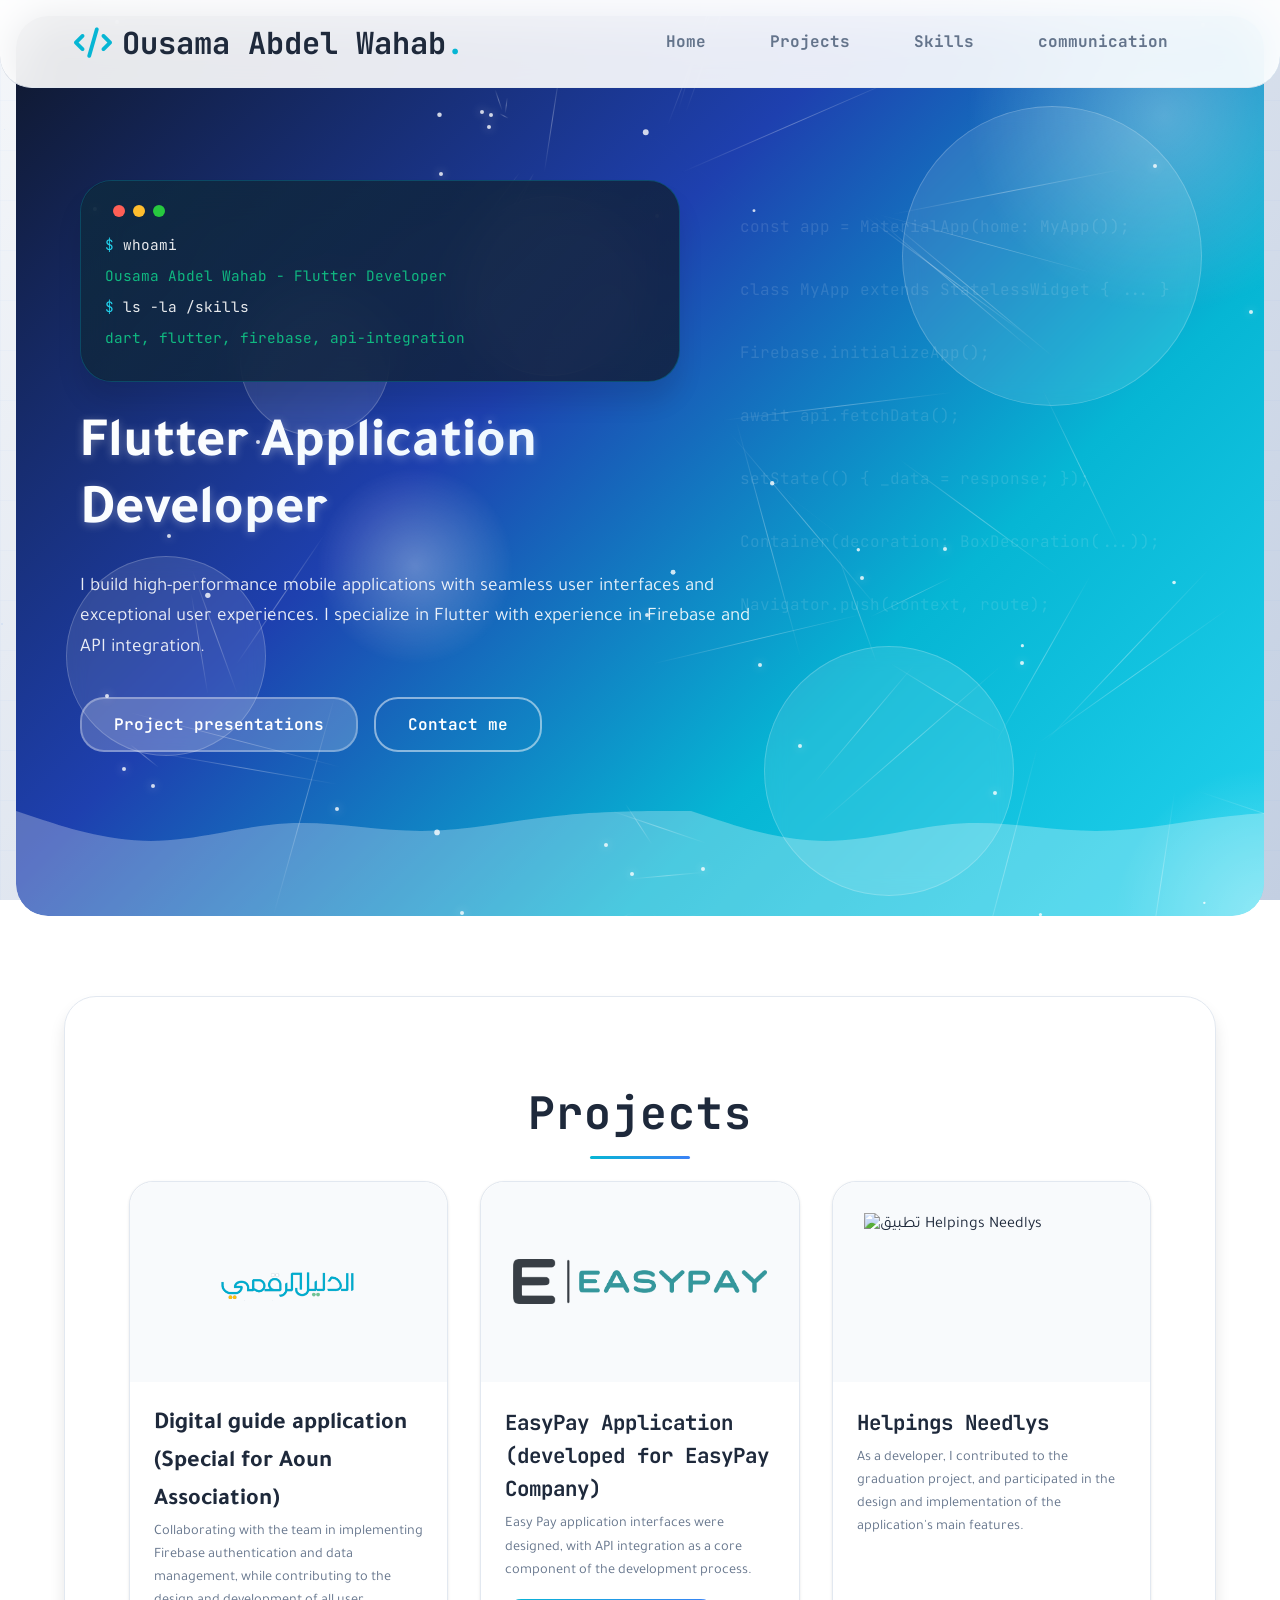
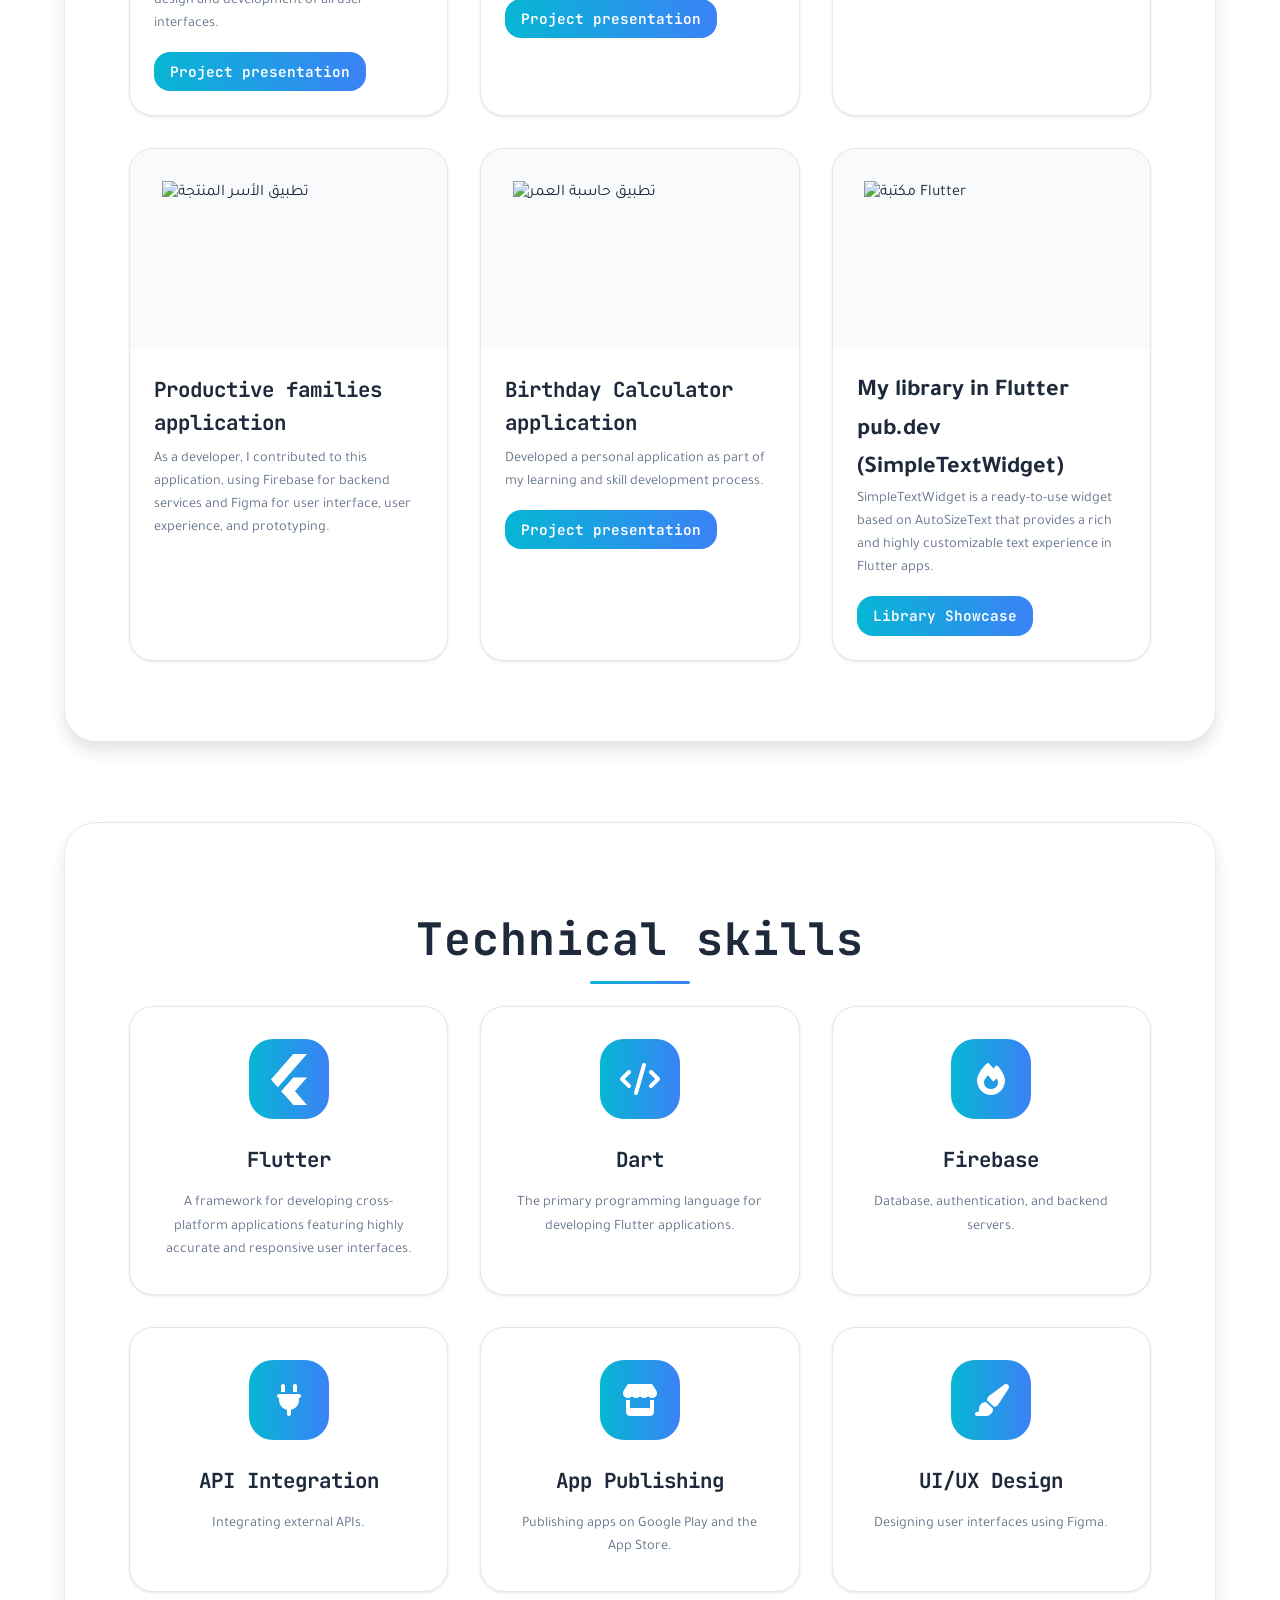
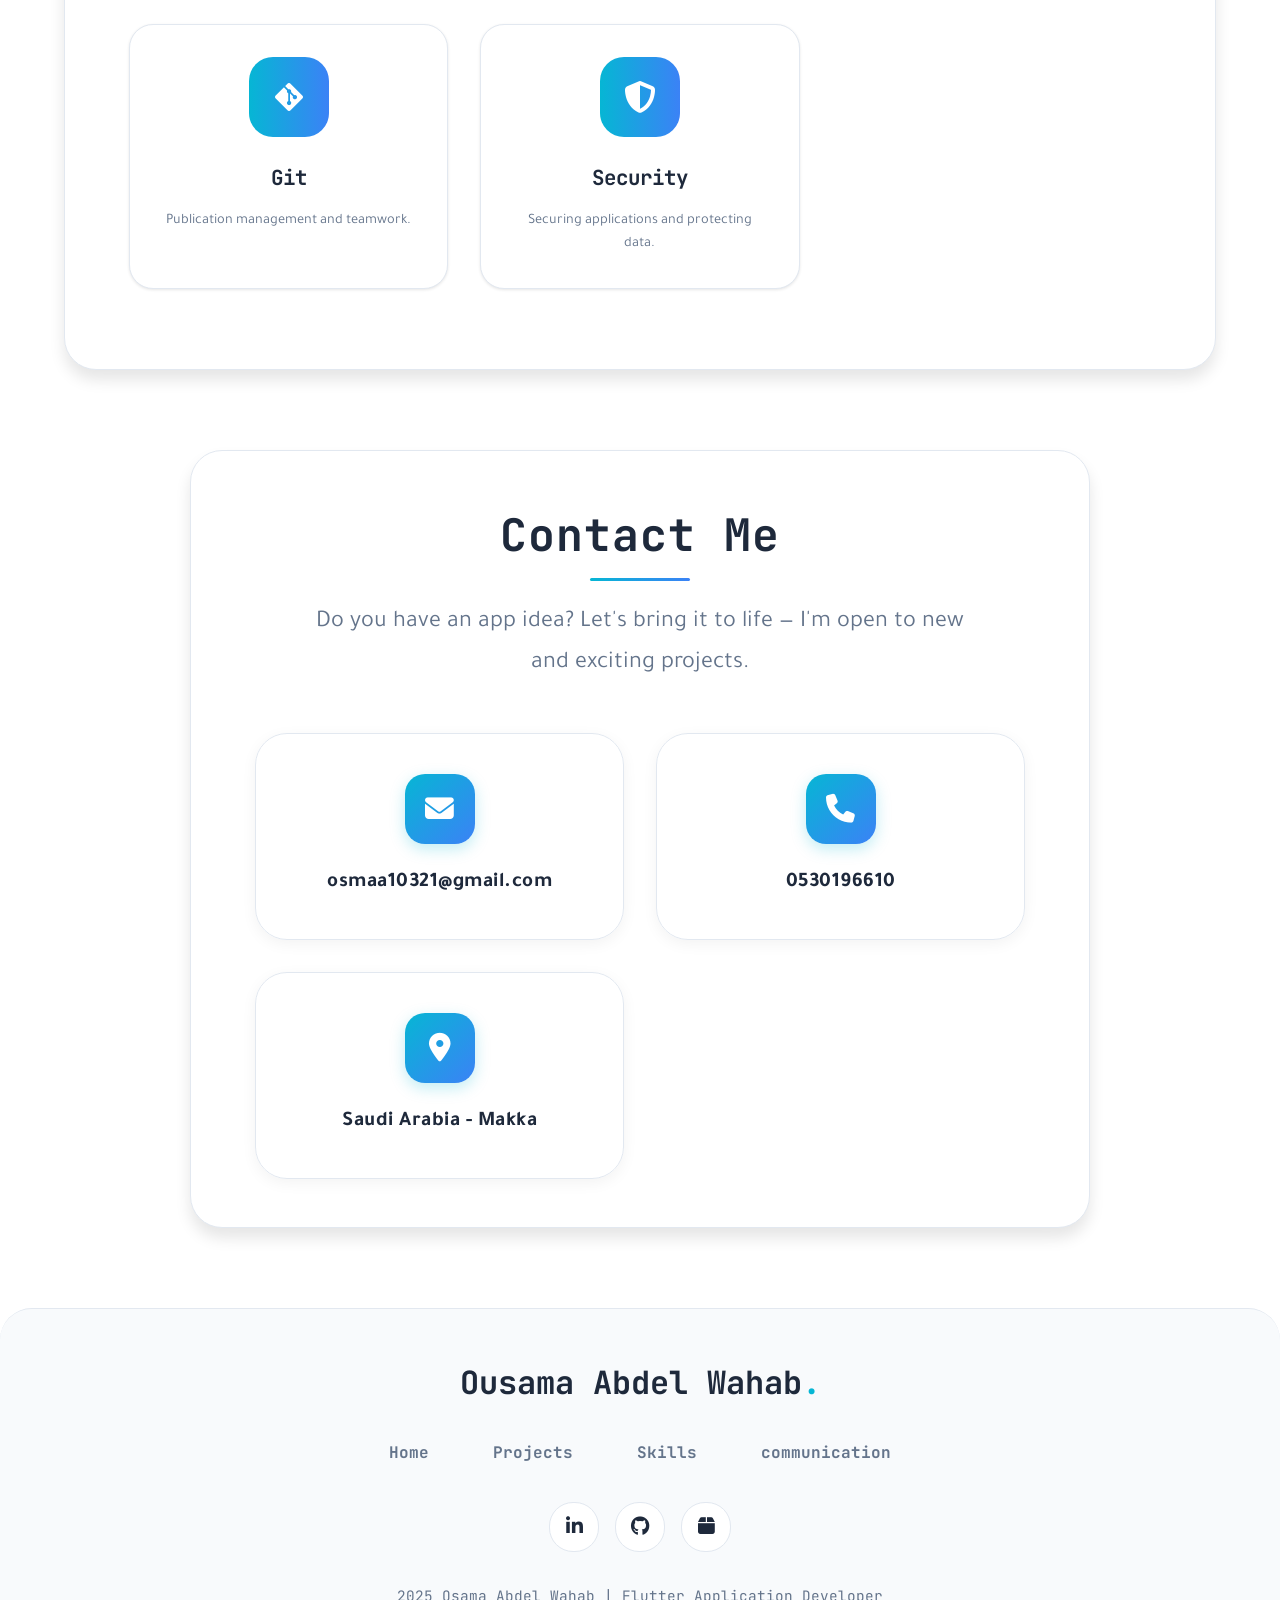
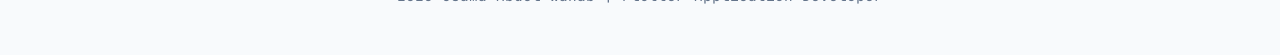
==== index.html @ ebe35a93 "first commit" ====
<!DOCTYPE html>
<html lang="en" dir="ltr">

<head>
    <meta charset="UTF-8">
    <meta name="viewport" content="width=device-width, initial-scale=1.0">
    <title>Ousama Abdel Wahab | Flutter Application Developer</title>
    <link rel="stylesheet" href="https://cdnjs.cloudflare.com/ajax/libs/font-awesome/6.4.0/css/all.min.css">
    <link
        href="https://fonts.googleapis.com/css2?family=JetBrains+Mono:wght@400;600;700&family=Tajawal:wght@300;400;500;700;900&display=swap"
        rel="stylesheet">
    <link rel="stylesheet" href="styles.css">
</head>

<body>
    <div class="particles-bg" id="particles"></div>
    <div class="grid-bg"></div>

    <!-- الشريط العلوي -->
    <header>
        <a href="#" class="logo"><i class="fas fa-code"></i>Ousama Abdel Wahab <span>.</span></a>
        <div class="menu-toggle">
            <i class="fas fa-bars"></i>
        </div>
        <nav>
            <ul>
                <li><a href="#home">Home</a></li>
                <li><a href="#projects">Projects</a></li>
                <li><a href="#skills">Skills</a></li>
                <li><a href="#contact">communication</a></li>
            </ul>
        </nav>
    </header>

    <!-- قسم البطل -->
    <section class="hero" id="home">
        <div class="hero-bg">
            <!-- شبكة متصلة ثلاثية الأبعاد -->
            <canvas class="network-canvas" id="networkCanvas"></canvas>

            <!-- عناصر زجاجية عائمة -->
            <div class="glass-element" style="width: 300px; height: 300px; top: 10%; right: 5%; animation-delay: 0s;">
            </div>
            <div class="glass-element" style="width: 200px; height: 200px; top: 60%; right: 80%; animation-delay: 2s;">
            </div>
            <div class="glass-element" style="width: 150px; height: 150px; top: 30%; right: 70%; animation-delay: 4s;">
            </div>
            <div class="glass-element" style="width: 250px; height: 250px; top: 70%; right: 20%; animation-delay: 6s;">
            </div>
            <div class="glass-element" style="width: 180px; height: 180px; top: 20%; right: 50%; animation-delay: 8s;">
            </div>

            <!-- جسيمات متصلة -->
            <div id="particlesContainer"></div>

            <!-- دوائر متوهجة -->
            <div class="glow-circle" style="width: 400px; height: 400px; top: -100px; right: -100px;"></div>
            <div class="glow-circle"
                style="width: 300px; height: 300px; bottom: -150px; right: -150px; animation-delay: 1s;"></div>
            <div class="glow-circle" style="width: 200px; height: 200px; top: 50%; right: 60%; animation-delay: 2s;">
            </div>

            <!-- موجات عصرية -->
            <div class="modern-wave"></div>
            <div class="modern-wave"></div>
            <div class="modern-wave"></div>
        </div>

        <div class="hero-content">
            <div class="terminal">
                <div class="terminal-header">
                    <div class="terminal-dot dot-red"></div>
                    <div class="terminal-dot dot-yellow"></div>
                    <div class="terminal-dot dot-green"></div>
                </div>
                <div class="terminal-content">
                    <div class="terminal-line">
                        <span class="terminal-command">$</span> <span>whoami</span>
                    </div>
                    <div class="terminal-line terminal-output">
                        Ousama Abdel Wahab - Flutter Developer
                    </div>
                    <div class="terminal-line">
                        <span class="terminal-command">$</span> <span>ls -la /skills</span>
                    </div>
                    <div class="terminal-line terminal-output">
                        dart, flutter, firebase, api-integration
                    </div>
                </div>
            </div>

            <h1>Flutter Application Developer</h1>
            <p>I build high-performance mobile applications with seamless user interfaces and exceptional user
                experiences. I specialize in Flutter with experience in Firebase and API integration.</p>

            <div class="hero-buttons">
                <a href="#projects" class="cta-button">Project presentations</a>
                <a href="#contact" class="secondary-button">Contact me</a>
            </div>
        </div>

        <div class="code-animation">
            <div class="code-line" style="top: 10%; animation-delay: 0s;">const app = MaterialApp(home: MyApp());</div>
            <div class="code-line" style="top: 20%; animation-delay: 2s;">class MyApp extends StatelessWidget { ... }
            </div>
            <div class="code-line" style="top: 30%; animation-delay: 4s;">Firebase.initializeApp();</div>
            <div class="code-line" style="top: 40%; animation-delay: 6s;">await api.fetchData();</div>
            <div class="code-line" style="top: 50%; animation-delay: 8s;">setState(() { _data = response; });</div>
            <div class="code-line" style="top: 60%; animation-delay: 10s;">Container(decoration: BoxDecoration(...));
            </div>
            <div class="code-line" style="top: 70%; animation-delay: 12s;">Navigator.push(context, route);</div>
        </div>
    </section>

    <!-- قسم المشاريع -->
    <section class="projects" id="projects">
        <h2 class="section-title">Projects</h2>
        <div class="projects-grid">
            <div class="project-card">
                <div class="project-image">
                    <img src="assets/الدليل الرقمي.png" alt="تطبيق الدليل الرقمي">
                </div>
                <div class="project-info">
                    <h2>Digital guide application (Special for Aoun Association)</h2>
                    <p>Collaborating with the team in implementing Firebase authentication and data management, while
                        contributing to the design and development of all user interfaces.</p>
                    <a href="https://play.google.com/store/apps/details?id=sa.awonteck.digital"
                        class="project-link">Project presentation</a>
                </div>
            </div>
            <div class="project-card">
                <div class="project-image">
                    <img src="assets/EasyPay Logo-01.png" alt="تطبيق Easypay">
                </div>
                <div class="project-info">
                    <h3>EasyPay Application (developed for EasyPay Company)</h3>
                    <p>Easy Pay application interfaces were designed, with API integration as a core component of the
                        development process.
                    </p>
                    <a href="https://easypay.sa" class="project-link">Project presentation</a>
                </div>
            </div>
            <div class="project-card">
                <div class="project-image">
                    <img src="https://images.unsplash.com/photo-1460925895917-afdab827c52f?ixlib=rb-4.0.3&ixid=M3wxMjA3fDB8MHxwaG90by1wYWdlfHx8fGVufDB8fHx8fA%3D%3D&auto=format&fit=crop&w=1115&q=80"
                        alt="تطبيق Helpings Needlys">
                </div>
                <div class="project-info">
                    <h3>Helpings Needlys</h3>
                    <p>As a developer, I contributed to the graduation project, and participated in the design and
                        implementation of the application's main features.</p>
                    <!-- <a href="#" class="project-link">Project presentation</a> -->
                </div>
            </div>
            <div class="project-card">
                <div class="project-image">
                    <img src="https://images.unsplash.com/photo-1611224923853-80b023f02d71?ixlib=rb-4.0.3&ixid=M3wxMjA3fDB8MHxwaG90by1wYWdlfHx8fGVufDB8fHx8fA%3D%3D&auto=format&fit=crop&w=1139&q=80"
                        alt="تطبيق الأسر المنتجة">
                </div>
                <div class="project-info">
                    <h3>Productive families application</h3>
                    <p>As a developer, I contributed to this application, using Firebase for backend services and Figma
                        for user interface, user experience, and prototyping.</p>
                    <!-- <a href="#" class="project-link">Project presentation</a> -->
                </div>
            </div>
            <div class="project-card">
                <div class="project-image">
                    <img src="https://images.unsplash.com/photo-1512941937669-90a1b58e7e9c?ixlib=rb-4.0.3&ixid=M3wxMjA3fDB8MHxwaG90by1wYWdlfHx8fGVufDB8fHx8fA%3D%3D&auto=format&fit=crop&w=1170&q=80"
                        alt="تطبيق حاسبة العمر">
                </div>
                <div class="project-info">
                    <h3>Birthday Calculator application</h3>
                    <p>Developed a personal application as part of my learning and skill development process.</p>
                    <a href="https://github.com/SoMa-10/calculator-App" class="project-link">Project presentation</a>
                </div>
            </div>
            <div class="project-card">
                <div class="project-image">
                    <img src="https://images.unsplash.com/photo-1633356122544-f134324a6cee?ixlib=rb-4.0.3&ixid=M3wxMjA3fDB8MHxwaG90by1wYWdlfHx8fGVufDB8fHx8fA%3D%3D&auto=format&fit=crop&w=1170&q=80"
                        alt="مكتبة Flutter">
                </div>
                <div class="project-info">
                    <h2>My library in Flutter pub.dev (SimpleTextWidget) </h2>
                    <p>SimpleTextWidget is a ready-to-use widget based on AutoSizeText that provides a rich and highly
                        customizable text experience in Flutter apps.</p>
                    <a href="https://pub.dev/packages/simple_text_widget" class="project-link" target="_blank">Library
                        Showcase</a>
                </div>
            </div>
        </div>
    </section>

    <!-- قسم المهارات -->
    <section class="skills" id="skills">
        <h2 class="section-title">Technical skills</h2>
        <div class="skills-grid">
            <div class="skill-card">
                <div class="skill-icon">
                    <img src="assets/icon_flutter 1-2.svg" alt="skill-icon">
                    <i class=""></i>
                </div>
                <h3>Flutter</h3>
                <p>A framework for developing cross-platform applications featuring highly accurate and responsive user
                    interfaces.</p>
            </div>
            <div class="skill-card">
                <div class="skill-icon">
                    <i class="fas fa-code"></i>
                </div>
                <h3>Dart</h3>
                <p>The primary programming language for developing Flutter applications.</p>
            </div>
            <div class="skill-card">
                <div class="skill-icon">
                    <i class="fas fa-fire"></i>
                </div>
                <h3>Firebase</h3>
                <p>Database, authentication, and backend servers.</p>
            </div>
            <div class="skill-card">
                <div class="skill-icon">
                    <i class="fas fa-plug"></i>
                </div>
                <h3>API Integration</h3>
                <p>Integrating external APIs.</p>
            </div>
            <div class="skill-card">
                <div class="skill-icon">
                    <i class="fas fa-store"></i>
                </div>
                <h3>App Publishing</h3>
                <p>Publishing apps on Google Play and the App Store.</p>
            </div>
            <div class="skill-card">
                <div class="skill-icon">
                    <i class="fas fa-paint-brush"></i>
                </div>
                <h3>UI/UX Design</h3>
                <p>Designing user interfaces using Figma.</p>
            </div>
            <div class="skill-card">
                <div class="skill-icon">
                    <i class="fab fa-git-alt"></i>
                </div>
                <h3>Git</h3>
                <p>Publication management and teamwork.</p>
            </div>
            <div class="skill-card">
                <div class="skill-icon">
                    <i class="fas fa-shield-alt"></i>
                </div>
                <h3>Security</h3>
                <p>Securing applications and protecting data.</p>
            </div>
        </div>
    </section>

    <!-- قسم التواصل -->
    <section class="contact" id="contact">
        <h2 class="section-title animate-title">Contact Me</h2>

        <div class="contact-info animate-fade">
            <p>
                Do you have an app idea? Let's bring it to life — I'm open to new and exciting projects.
            </p>

            <div class="contact-container">
                <div class="contact-details">
                    <div class="contact-item animate-item">
                        <i class="fas fa-envelope"></i>
                        <span>osmaa10321@gmail.com</span>
                    </div>

                    <div class="contact-item animate-item" style="animation-delay: 0.15s">
                        <i class="fas fa-phone"></i>
                        <span>0530196610</span>
                    </div>

                    <div class="contact-item animate-item" style="animation-delay: 0.3s">
                        <i class="fas fa-map-marker-alt"></i>
                        <span>Saudi Arabia - Makka</span>
                    </div>
                </div>
            </div>
        </div>
    </section>


    <!-- التذييل -->
    <footer>
        <div class="footer-content">
            <!-- class="logo"><i class="fas fa-code"></i> -->
            <div class="footer-logo">Ousama Abdel Wahab<span>.</span></div>

            <ul class="footer-links">
                <li><a href="#home">Home</a></li>
                <li><a href="#projects">Projects</a></li>
                <li><a href="#skills">Skills</a></li>
                <li><a href="#contact">communication</a></li>
            </ul>

            <div class="social-icons">
                <a href="https://www.linkedin.com/in/اسامة-عبد-الوهاب-b51324266/" target="_blank"><i
                        class="fab fa-linkedin-in"></i></a>
                <a href="https://github.com/SoMa10321" target="_blank"><i class="fab fa-github"></i></a>
                <a href="https://pub.dev/packages/simple_text_widget" target="_blank"><i class="fas fa-box"></i></a>
            </div>

            <p class="copyright">2025 Osama Abdel Wahab | Flutter Application Developer</p>
        </div>
    </footer>

    <script src="script.js"></script>
</body>

</html>
---- styles.css ----
/* متغيرات التصميم الفاتح */
:root {
  --bg-primary: #ffffff;
  --bg-secondary: #f8fafc;
  --bg-card: #ffffff;
  --bg-card-hover: #f1f5f9;
  --text-primary: #1e293b;
  --text-secondary: #64748b;
  --accent-blue: #3b82f6;
  --accent-purple: #8b5cf6;
  --accent-green: #10b981;
  --accent-pink: #ec4899;
  --accent-cyan: #06b6d4;
  --gradient-primary: linear-gradient(135deg, #667eea 0%, #764ba2 100%);
  --gradient-blue: linear-gradient(135deg, #3b82f6 0%, #2563eb 100%);
  --gradient-purple: linear-gradient(135deg, #8b5cf6 0%, #7c3aed 100%);
  --gradient-green: linear-gradient(135deg, #10b981 0%, #059669 100%);
  --gradient-terminal: linear-gradient(135deg, #667eea 0%, #764ba2 100%);
  --gradient-modern: linear-gradient(135deg, #0f172a 0%, #0ea5e9 50%, #38bdf8 100%);
  --gradient-tech: linear-gradient(135deg, #0f172a 0%, #1e40af 40%, #06b6d4 70%, #22d3ee 100%);
  --border-light: #e2e8f0;
  --shadow-sm: 0 1px 3px rgba(0, 0, 0, 0.1);
  --shadow-md: 0 4px 6px rgba(0, 0, 0, 0.1);
  --shadow-lg: 0 10px 15px rgba(0, 0, 0, 0.1);
  --shadow-xl: 0 20px 25px rgba(0, 0, 0, 0.1);
  --transition: all 0.3s cubic-bezier(0.4, 0, 0.2, 1);
  --border-radius: 24px;
  --border-radius-sm: 16px;
  --border-radius-lg: 32px;
}

/* -------------------------*/
/* إعدادات عامة */
/* -------------------------*/

* {
  margin: 0;
  padding: 0;
  box-sizing: border-box;
}

html {
  scroll-behavior: smooth;
  scroll-padding-top: 80px;
}

body {
  font-family: 'Tajawal', 'JetBrains Mono', monospace;
  background: var(--bg-primary);
  color: var(--text-primary);
  overflow-x: hidden;
  line-height: 1.6;
}

/* -------------------------*/
/* خلفية متحركة عصرية للقسم البطل */
/* -------------------------*/

.hero-bg {
  position: absolute;
  top: 0;
  right: 0;
  width: 100%;
  height: 100%;
  background: var(--gradient-tech);
  overflow: hidden;
  border-radius: var(--border-radius-lg);
}

/* -------------------------*/
/* شبكة متحركة ثلاثية الأبعاد */
/* -------------------------*/

.network-canvas {
  position: absolute;
  top: 0;
  right: 0;
  width: 100%;
  height: 100%;
  z-index: 1;
}

/* -------------------------*/
/* عناصر زجاجية عائمة */
/* -------------------------*/

.glass-element {
  position: absolute;
  background: rgba(255, 255, 255, 0.1);
  backdrop-filter: blur(10px);
  border: 1px solid rgba(255, 255, 255, 0.2);
  border-radius: 50%;
  animation: floatGlass 15s infinite ease-in-out;
}

@keyframes floatGlass {

  0%,
  100% {
    transform: translateY(0) rotate(0deg);
    opacity: 0.1;
  }

  25% {
    transform: translateY(-30px) rotate(90deg);
    opacity: 0.2;
  }

  50% {
    transform: translateY(-20px) rotate(180deg);
    opacity: 0.15;
  }

  75% {
    transform: translateY(-40px) rotate(270deg);
    opacity: 0.25;
  }
}

/* -------------------------*/
/* جسيمات متصلة */
/* -------------------------*/

.particle {
  position: absolute;
  width: 4px;
  height: 4px;
  background: rgba(255, 255, 255, 0.8);
  border-radius: 50%;
  box-shadow: 0 0 10px rgba(255, 255, 255, 0.5);
  animation: particleFloat 20s infinite linear;
}

/* *** تم التعديل: الحركة الآن من اليمين إلى اليسار *** */
@keyframes particleFloat {
  0% {
    transform: translateY(100vh) translateX(100vw) scale(0);
    opacity: 0;
  }

  10% {
    transform: translateY(80vh) translateX(80vw) scale(1);
    opacity: 1;
  }

  90% {
    transform: translateY(-20vh) translateX(20vw) scale(1);
    opacity: 1;
  }

  100% {
    transform: translateY(-100vh) translateX(0) scale(0);
    opacity: 0;
  }
}

/* -------------------------*/
/* خطوط متصلة */
/* -------------------------*/

.connection-line {
  position: absolute;
  height: 1px;
  background: linear-gradient(90deg, transparent, rgba(255, 255, 255, 0.3), transparent);
  transform-origin: right center;
  animation: pulseLine 3s infinite ease-in-out;
}

@keyframes pulseLine {

  0%,
  100% {
    opacity: 0.1;
  }

  50% {
    opacity: 0.3;
  }
}

/* -------------------------*/
/* موجات عصرية */
/* -------------------------*/

.modern-wave {
  position: absolute;
  bottom: 0;
  right: 0;
  width: 100%;
  height: 150px;
  background: url('data:image/svg+xml,<svg xmlns="http://www.w3.org/2000/svg" viewBox="0 0 1440 320"><path fill="rgba(255, 255, 255, 0.1)" d="M0,96L48,112C96,128,192,160,288,160C384,160,480,128,576,122.7C672,117,768,139,864,138.7C960,139,1056,117,1152,106.7C1248,96,1344,96,1392,96L1440,96L1440,320L1392,320C1344,320,1248,320,1152,320C1056,320,960,320,864,320C768,320,672,320,576,320C480,320,384,320,288,320C192,320,96,320,48,320L0,320Z"></path></svg>') repeat-x;
  animation: waveMove 8s linear infinite;
}

.modern-wave:nth-child(2) {
  bottom: 20px;
  opacity: 0.5;
  animation: waveMove 12s linear infinite reverse;
}

.modern-wave:nth-child(3) {
  bottom: 40px;
  opacity: 0.3;
  animation: waveMove 16s linear infinite;
}

/* *** تم التعديل: الموجات الآن تتحرك من اليمين إلى اليسار *** */
@keyframes waveMove {
  0% {
    background-position-x: 1440px;
  }

  100% {
    background-position-x: 0;
  }
}

/* -------------------------*/
/* دوائر متوهجة */
/* -------------------------*/

.glow-circle {
  position: absolute;
  border-radius: 50%;
  background: radial-gradient(circle, rgba(255, 255, 255, 0.3) 0%, transparent 70%);
  animation: glowPulse 4s infinite ease-in-out;
}

@keyframes glowPulse {

  0%,
  100% {
    transform: scale(1);
    opacity: 0.3;
  }

  50% {
    transform: scale(1.2);
    opacity: 0.6;
  }
}

/* -------------------------*/
/* خلفية متحركة بتأثير الجسيمات */
/* -------------------------*/

.particles-bg {
  position: fixed;
  top: 0;
  right: 0;
  width: 100%;
  height: 100%;
  z-index: -1;
  background: linear-gradient(135deg, #f5f7fa 0%, #c3cfe2 100%);
  overflow: hidden;
  border-radius: 0;
}

.particles-bg .particle {
  position: absolute;
  background: var(--accent-blue);
  border-radius: 50%;
  opacity: 0.1;
  animation: float 20s infinite linear;
}

/* *** تم التعديل: الحركة الآن من اليمين إلى اليسار *** */
@keyframes float {
  0% {
    transform: translateY(100vh) translateX(100vw);
    opacity: 0;
  }

  10% {
    opacity: 0.1;
  }

  90% {
    opacity: 0.1;
  }

  100% {
    transform: translateY(-100vh) translateX(0);
    opacity: 0;
  }
}

/* -------------------------*/
/* شبكة الخلفية */
/* -------------------------*/

.grid-bg {
  position: fixed;
  top: 0;
  right: 0;
  width: 100%;
  height: 100%;
  background-image:
    linear-gradient(rgba(59, 130, 246, 0.05) 1px, transparent 1px),
    linear-gradient(90deg, rgba(59, 130, 246, 0.05) 1px, transparent 1px);
  background-size: 50px 50px;
  z-index: -1;
  opacity: 0.5;
  border-radius: 0;
}

/* -------------------------*/
/* الشريط العلوي */
/* -------------------------*/

header {
  position: fixed;
  top: 0;
  right: 0;
  width: 100%;
  padding: 1.2rem 5%;
  display: flex;
  justify-content: space-between;
  align-items: center;
  z-index: 1000;
  background: rgba(255, 255, 255, 0.9);
  backdrop-filter: blur(20px);
  border-bottom: 1px solid var(--border-light);
  transition: var(--transition);
  border-radius: 0 0 var(--border-radius-lg) var(--border-radius-lg);
}

header.scrolled {
  padding: 0.8rem 5%;
  background: rgba(255, 255, 255, 0.95);
  box-shadow: var(--shadow-md);
  border-radius: 0 0 var(--border-radius) var(--border-radius);
}

.logo {
  font-size: 1.9rem;
  font-weight: 700;
  color: var(--text-primary);
  text-decoration: none;
  transition: var(--transition);
  display: flex;
  align-items: center;
  font-family: 'JetBrains Mono', monospace;
}

.logo i {
  margin-left: 10px;
  margin-right: 10px;
  color: var(--accent-cyan);
  animation: pulse 2s infinite;
}

@keyframes pulse {

  0%,
  100% {
    transform: scale(1);
  }

  50% {
    transform: scale(1.1);
  }
}

.logo:hover {
  transform: translateY(-2px);
}

.logo span {
  color: var(--accent-cyan);
}

nav ul {
  display: flex;
  list-style: none;
}

nav ul li {
  margin-right: 2rem;
}

nav ul li a {
  text-decoration: none;
  color: var(--text-secondary);
  font-weight: 700;
  transition: var(--transition);
  position: relative;
  padding: 0.5rem 1rem;
  font-family: 'JetBrains Mono', monospace;
  border-radius: var(--border-radius-sm);
}

nav ul li a:hover {
  color: var(--accent-cyan);
  transform: translateY(-2px);
  background: rgba(6, 182, 212, 0.1);
}

nav ul li a::after {
  content: '';
  position: absolute;
  bottom: -5px;
  right: 0;
  width: 0;
  height: 2px;
  background: linear-gradient(90deg, var(--accent-cyan), var(--accent-blue));
  transition: var(--transition);
  border-radius: 2px;
}

nav ul li a:hover::after {
  width: 100%;
}

.menu-toggle {
  display: none;
  cursor: pointer;
  font-size: 1.5rem;
  transition: var(--transition);
  color: var(--accent-cyan);
  padding: 0.5rem;
  border-radius: var(--border-radius-sm);
}

.menu-toggle:hover {
  transform: scale(1.1);
  background: rgba(6, 182, 212, 0.1);
}

/* -------------------------*/
/* قسم البطل */
/* -------------------------*/

.hero {
  min-height: 100vh;
  display: flex;
  align-items: center;
  padding: 0 5%;
  position: relative;
  overflow: hidden;
  border-radius: var(--border-radius-lg);
  margin: 1rem;
}

.terminal {
  background: rgba(15, 23, 42, 0.8);
  backdrop-filter: blur(20px);
  border: 1px solid rgba(6, 182, 212, 0.3);
  border-radius: var(--border-radius-lg);
  padding: 1.5rem;
  margin-bottom: 2rem;
  font-family: 'JetBrains Mono', monospace;
  max-width: 600px;
  box-shadow: var(--shadow-xl);
  position: relative;
  overflow: hidden;
}

.terminal::before {
  content: '';
  position: absolute;
  top: 0;
  left: 0;
  right: 0;
  bottom: 0;
  background: linear-gradient(135deg, rgba(6, 182, 212, 0.1) 0%, rgba(59, 130, 246, 0.05) 100%);
  border-radius: var(--border-radius-lg);
}

.terminal-header {
  display: flex;
  align-items: center;
  margin-bottom: 1rem;
  position: relative;
  z-index: 2;
}

.terminal-dot {
  width: 12px;
  height: 12px;
  border-radius: 50%;
  margin-left: 8px;
}

.dot-red {
  background: #ff5f56;
}

.dot-yellow {
  background: #ffbd2e;
}

.dot-green {
  background: #27c93f;
}

.terminal-content {
  color: rgba(255, 255, 255, 0.9);
  font-size: 0.9rem;
  position: relative;
  z-index: 2;
}

.terminal-line {
  margin: 0.5rem 0;
}

.terminal-command {
  color: #22d3ee;
}

.terminal-output {
  color: #10b981;
}

.hero-content {
  max-width: 700px;
  z-index: 2;
  position: relative;
}

.hero h1 {
  font-size: 3.5rem;
  line-height: 1.2;
  margin-bottom: 1.5rem;
  opacity: 0;
  transform: translateY(30px);
  animation: fadeUp 1s forwards 0.5s;
  background: linear-gradient(135deg, #ffffff 0%, #e0f2fe 100%);
  -webkit-background-clip: text;
  -webkit-text-fill-color: transparent;
  background-clip: text;
  text-shadow: 0 2px 10px rgba(255, 255, 255, 0.3);
}

.hero p {
  font-size: 1.2rem;
  color: rgba(255, 255, 255, 0.9);
  margin-bottom: 2rem;
  opacity: 0;
  transform: translateY(30px);
  animation: fadeUp 1s forwards 0.8s;
}

.hero-buttons {
  display: flex;
  gap: 1rem;
  flex-wrap: wrap;
  opacity: 0;
  transform: translateY(30px);
  animation: fadeUp 1s forwards 1.1s;
}

.cta-button,
.secondary-button {
  display: inline-block;
  padding: 0.8rem 2rem;
  border-radius: var(--border-radius);
  font-weight: 600;
  transition: var(--transition);
  text-decoration: none;
  position: relative;
  overflow: hidden;
  font-family: 'JetBrains Mono', monospace;
}

.cta-button {
  background: rgba(255, 255, 255, 0.2);
  color: white;
  border: 2px solid rgba(255, 255, 255, 0.3);
  backdrop-filter: blur(10px);
}

.secondary-button {
  background: transparent;
  color: white;
  border: 2px solid rgba(255, 255, 255, 0.5);
}

.cta-button:hover,
.secondary-button:hover {
  transform: translateY(-5px);
  box-shadow: var(--shadow-lg);
  background: rgba(255, 255, 255, 0.3);
}

.cta-button::before,
.secondary-button::before {
  content: '';
  position: absolute;
  top: 0;
  left: -100%;
  width: 100%;
  height: 100%;
  background: linear-gradient(90deg, transparent, rgba(255, 255, 255, 0.2), transparent);
  transition: 0.5s;
}

.cta-button:hover::before,
.secondary-button:hover::before {
  left: 100%;
}

.code-animation {
  position: absolute;
  right: 2%;
  top: 50%;
  transform: translateY(-50%);
  width: 40%;
  height: 70%;
  z-index: 1;
  opacity: 0.15;
}

.code-line {
  position: absolute;
  color: rgba(255, 255, 255, 0.8);
  font-family: 'JetBrains Mono', monospace;
  font-size: 1.0rem;
  white-space: nowrap;
  animation: codeMove 10s linear infinite;
}

@keyframes codeMove {
  0% {
    transform: translateX(-100%);
  }

  100% {
    transform: translateX(100%);
  }
}

/* -------------------------*/
/* قسم المشاريع */
/* -------------------------*/

.projects {
  padding: 5rem 5%;
  margin: 5rem 5%;
  background: var(--bg-card);
  border: 1px solid var(--border-light);
  border-radius: var(--border-radius-lg);
  position: relative;
  box-shadow: var(--shadow-lg);
}

.section-title {
  text-align: center;
  font-size: 2.5rem;
  margin-bottom: 3rem;
  position: relative;
  color: var(--text-primary);
  font-family: 'JetBrains Mono', monospace;
}

.section-title::after {
  content: '';
  position: absolute;
  bottom: -10px;
  right: 50%;
  transform: translateX(50%);
  width: 100px;
  height: 3px;
  background: linear-gradient(90deg, var(--accent-cyan), var(--accent-blue));
  border-radius: 2px;
}

.projects-grid {
  display: grid;
  grid-template-columns: repeat(auto-fill, minmax(300px, 1fr));
  gap: 2rem;
}

.project-card {
  background: var(--bg-card);
  border: 1px solid var(--border-light);
  border-radius: var(--border-radius);
  overflow: hidden;
  transition: var(--transition);
  opacity: 0;
  transform: translateY(30px);
  position: relative;
  box-shadow: var(--shadow-sm);
}

.project-card::before {
  content: '';
  position: absolute;
  top: 0;
  left: 0;
  width: 100%;
  height: 100%;
  background: linear-gradient(90deg, var(--accent-cyan), var(--accent-blue));
  opacity: 0;
  transition: var(--transition);
  z-index: 1;
  border-radius: var(--border-radius);
}

.project-card:hover::before {
  opacity: 0.05;
}

.project-card.visible {
  opacity: 1;
  transform: translateY(0);
}

.project-card:hover {
  transform: translateY(-10px);
  box-shadow: var(--shadow-xl);
  border-color: var(--accent-cyan);
}

.project-image {
  height: 200px;
  background: var(--bg-secondary);
  overflow: hidden;
  position: relative;
  border-radius: var(--border-radius) var(--border-radius) 0 0;
}

.project-image img {
  width: 100%;
  height: 100%;
  object-fit: contain;
  padding: 10%;
  transition: var(--transition);
}

.project-card:hover .project-image img {
  transform: scale(1);
}

.project-info {
  padding: 1.5rem;
  position: relative;
  z-index: 2;
}

.project-info h3 {
  font-size: 1.3rem;
  margin-bottom: 0.5rem;
  color: var(--text-primary);
  font-family: 'JetBrains Mono', monospace;
}

.project-info p {
  color: var(--text-secondary);
  font-size: 0.9rem;
  margin-bottom: 1rem;
}

.project-link {
  display: inline-block;
  padding: 0.5rem 1rem;
  background: linear-gradient(90deg, var(--accent-cyan), var(--accent-blue));
  color: white;
  text-decoration: none;
  border-radius: var(--border-radius-sm);
  font-size: 0.9rem;
  transition: var(--transition);
  font-family: 'JetBrains Mono', monospace;
  font-weight: 600;
}

.project-link:hover {
  transform: translateY(-2px);
  box-shadow: var(--shadow-md);
}

/* -------------------------*/
/* قسم المهارات */
/* -------------------------*/

.skills {
  padding: 5rem 5%;
  margin: 5rem 5%;
  background: var(--bg-card);
  border: 1px solid var(--border-light);
  border-radius: var(--border-radius-lg);
  position: relative;
  box-shadow: var(--shadow-lg);
}

.skills-grid {
  display: grid;
  grid-template-columns: repeat(auto-fill, minmax(250px, 1fr));
  gap: 2rem;
}

.skill-card {
  background: var(--bg-card);
  border: 1px solid var(--border-light);
  padding: 2rem;
  border-radius: var(--border-radius);
  text-align: center;
  transition: var(--transition);
  opacity: 0;
  transform: translateY(30px);
  box-shadow: var(--shadow-sm);
}

.skill-card.visible {
  opacity: 1;
  transform: translateY(0);
}

.skill-card:hover {
  transform: translateY(-10px);
  box-shadow: var(--shadow-xl);
  border-color: var(--accent-cyan);
  background: var(--bg-card-hover);
}

.skill-icon {
  width: 80px;
  height: 80px;
  background: linear-gradient(90deg, var(--accent-cyan), var(--accent-blue));
  border-radius: var(--border-radius);
  display: flex;
  align-items: center;
  justify-content: center;
  margin: 0 auto 1.5rem;
  font-size: 2rem;
  color: white;
  transition: var(--transition);
}

.skill-card:hover .skill-icon {
  transform: scale(1.1) rotate(5deg);
  box-shadow: var(--shadow-md);
}

.skill-card h3 {
  font-size: 1.3rem;
  margin-bottom: 1rem;
  color: var(--text-primary);
  font-family: 'JetBrains Mono', monospace;
}

.skill-card p {
  color: var(--text-secondary);
  font-size: 0.9rem;
  line-height: 1.6;
}

/* -------------------------*/
/* قسم التواصل */
/* -------------------------*/

.contact {
  padding: 3rem 5%;
  margin: 3rem auto;
  max-width: 900px;
  /* زيادة العرض الأقصى لاستيعاب العناصر الكبيرة */
  background: var(--bg-card);
  border: 1px solid var(--border-light);
  border-radius: var(--border-radius-lg);
  position: relative;
  box-shadow: var(--shadow-lg);
  text-align: center;
  overflow: hidden;
}

/* العنوان */
.section-title {
  font-size: 2.8rem;
  color: var(--text-primary);
  margin-bottom: 2rem;
  font-family: 'JetBrains Mono', monospace;
  letter-spacing: 1px;
}

/* النص */
.contact-info p {
  color: var(--text-secondary);
  max-width: 650px;
  margin: 0 auto 3rem;
  line-height: 1.7;
  font-size: 1.5rem;
}

/* الحاوية العامة */
.contact-container {
  display: flex;
  justify-content: center;
  align-items: center;
}

/* تفاصيل التواصل - تم تغيير التخطيط إلى شبكة */
.contact-details {
  display: grid;
  grid-template-columns: repeat(auto-fit, minmax(250px, 1fr));
  /* شبكة مرنة */
  gap: 2rem;
  /* مسافة بين العناصر */
  width: 100%;
  /* لملء الحاوية */
  max-width: 800px;

  /* عرض أقصى داخلي */
}

/* عناصر التواصل - التصميم الجديد والأكبر */
.contact-item {
  display: flex;
  flex-direction: column;
  /* ترتيب عمودي (الأيقونة فوق النص) */
  align-items: center;
  justify-content: center;
  text-align: center;
  padding: 2.5rem 1.5rem;
  /* زيادة الحشو */
  border-radius: var(--border-radius-md);
  transition: all 0.3s cubic-bezier(0.4, 0, 0.2, 1);
  /* أنيميشن سلس */
  opacity: 0;
  transform: translateY(30px);
  /* التحرك من الأسفل للأعلى */
  animation: fadeSlideUp 0.8s ease forwards;
  border: 1px solid var(--border-light);
  border-radius: var(--border-radius-lg);
  background: rgba(255, 255, 255, 0.02);
  /* خلفية شفافة جداً */
  box-shadow: 0 4px 15px rgba(0, 0, 0, 0.05);
  /* ظل خفيف */
}

.contact-item:hover {
  background: rgba(6, 182, 212, 0.08);
  /* خلفية عند التحويم */
  transform: translateY(-8px) scale(1.03);
  /* تكبير ورفع عند التحويم */
  box-shadow: 0 8px 25px rgba(6, 182, 212, 0.15);
  /* ظل أقوى عند التحويم */
  border-color: rgba(6, 182, 212, 0.3);
}

/* الأيقونات - أكبر وأجمل */
.contact-item i {
  width: 70px;
  /* زيادة الحجم */
  height: 70px;
  background: linear-gradient(135deg, var(--accent-cyan), var(--accent-blue));
  border-radius: 20px;
  /* زيادة استدارة */
  display: flex;
  align-items: center;
  justify-content: center;
  color: #fff;
  font-size: 1.8rem;
  /* زيادة حجم الأيقونة */
  transition: var(--transition);
  margin-bottom: 1.5rem;
  /* مسافة تحت الأيقونة */
  box-shadow: 0 5px 15px rgba(6, 182, 212, 0.25);
  /* ظل للأيقونة */
}

.contact-item:hover i {
  transform: rotate(5deg) scale(1.1);
  /* دوران خفيف وتكبير عند التحويم */
  box-shadow: 0 8px 20px rgba(6, 182, 212, 0.4);
}

/* النص - أكبر وأوضح */
.contact-item span {
  color: var(--text-primary);
  font-weight: 600;
  /* زيادة سماكة الخط */
  letter-spacing: 0.5px;
  font-size: 1.3rem;
  /* زيادة حجم الخط */
  line-height: 1.5;
}

/* أنيميشن الدخول من الأسفل */
@keyframes fadeSlideUp {
  from {
    opacity: 0;
    transform: translateY(30px);
  }

  to {
    opacity: 1;
    transform: translateY(0);
  }
}


/* -------------------------*/
/* التذييل */
/* -------------------------*/

footer {
  background: var(--bg-secondary);
  color: var(--text-primary);
  padding: 3rem 5%;
  text-align: center;
  position: relative;
  border-top: 1px solid var(--border-light);
  border-radius: var(--border-radius-lg) var(--border-radius-lg) 0 0;
  margin-top: 5rem;
}

.footer-content {
  max-width: 800px;
  margin: 0 auto;
  position: relative;
  z-index: 2;
}

.footer-logo {
  font-size: 2rem;
  font-weight: 700;
  margin-bottom: 1rem;
  transition: var(--transition);
  font-family: 'JetBrains Mono', monospace;
}

.footer-logo:hover {
  transform: translateY(-2px);
}

.footer-logo span {
  color: var(--accent-cyan);
}

.footer-links {
  font-weight: 700;
  display: flex;
  justify-content: center;
  list-style: none;
  margin: 2rem 0;
  flex-wrap: wrap;
}

.footer-links li {
  margin: 0 1rem;
}

.footer-links a {
  color: var(--text-secondary);
  text-decoration: none;
  transition: var(--transition);
  font-family: 'JetBrains Mono', monospace;
  padding: 0.5rem 1rem;
  border-radius: var(--border-radius-sm);
}

.footer-links a:hover {
  color: var(--accent-cyan);
  background: rgba(6, 182, 212, 0.1);
}

.social-icons {
  display: flex;
  justify-content: center;
  margin: 2rem 0;
}

.social-icons a {
  width: 50px;
  height: 50px;
  background: var(--bg-card);
  border: 1px solid var(--border-light);
  border-radius: var(--border-radius);
  display: flex;
  align-items: center;
  justify-content: center;
  margin: 0 0.5rem;
  color: var(--text-primary);
  text-decoration: none;
  transition: var(--transition);
  font-size: 1.2rem;
}

.social-icons a:hover {
  background: linear-gradient(90deg, var(--accent-cyan), var(--accent-blue));
  color: white;
  transform: translateY(-5px) scale(1.1);
  box-shadow: var(--shadow-md);
}

.copyright {
  color: var(--text-secondary);
  font-size: 0.9rem;
  margin-top: 2rem;
  font-family: 'JetBrains Mono', monospace;
}

/* الرسوم المتحركة */
@keyframes fadeUp {
  to {
    opacity: 1;
    transform: translateY(0);
  }
}

/* التجاوب مع الشاشات المختلفة */
@media (max-width: 992px) {
  .hero h1 {
    font-size: 3rem;
  }
}

@media (max-width: 768px) {
  .menu-toggle {
    display: block;
  }

  nav {
    position: fixed;
    top: 70px;
    right: -100%;
    width: 80%;
    height: calc(100vh - 70px);
    background: var(--bg-card);
    backdrop-filter: blur(20px);
    flex-direction: column;
    transition: var(--transition);
    box-shadow: var(--shadow-xl);
    z-index: 999;
    border-left: 1px solid var(--border-light);
    border-radius: 0 0 0 var(--border-radius-lg);
  }

  nav.active {
    right: 0;
  }

  nav ul {
    flex-direction: column;
    width: 100%;
    padding: 2rem;
  }

  nav ul li {
    margin: 1rem 0;
  }

  .hero {
    text-align: center;
    padding-top: 100px;
    margin: 0.5rem;
    border-radius: var(--border-radius);
  }

  .hero-content {
    max-width: 100%;
  }

  .code-animation {
    display: none;
  }

  .contact-details {
    flex-direction: column;
    align-items: center;
  }
}

@media (max-width: 576px) {
  .hero h1 {
    font-size: 2.5rem;
  }

  .section-title {
    font-size: 2rem;
  }

  .projects-grid,
  .skills-grid {
    grid-template-columns: 1fr;
  }

  .footer-links {
    flex-direction: column;
    gap: 1rem;
  }
}
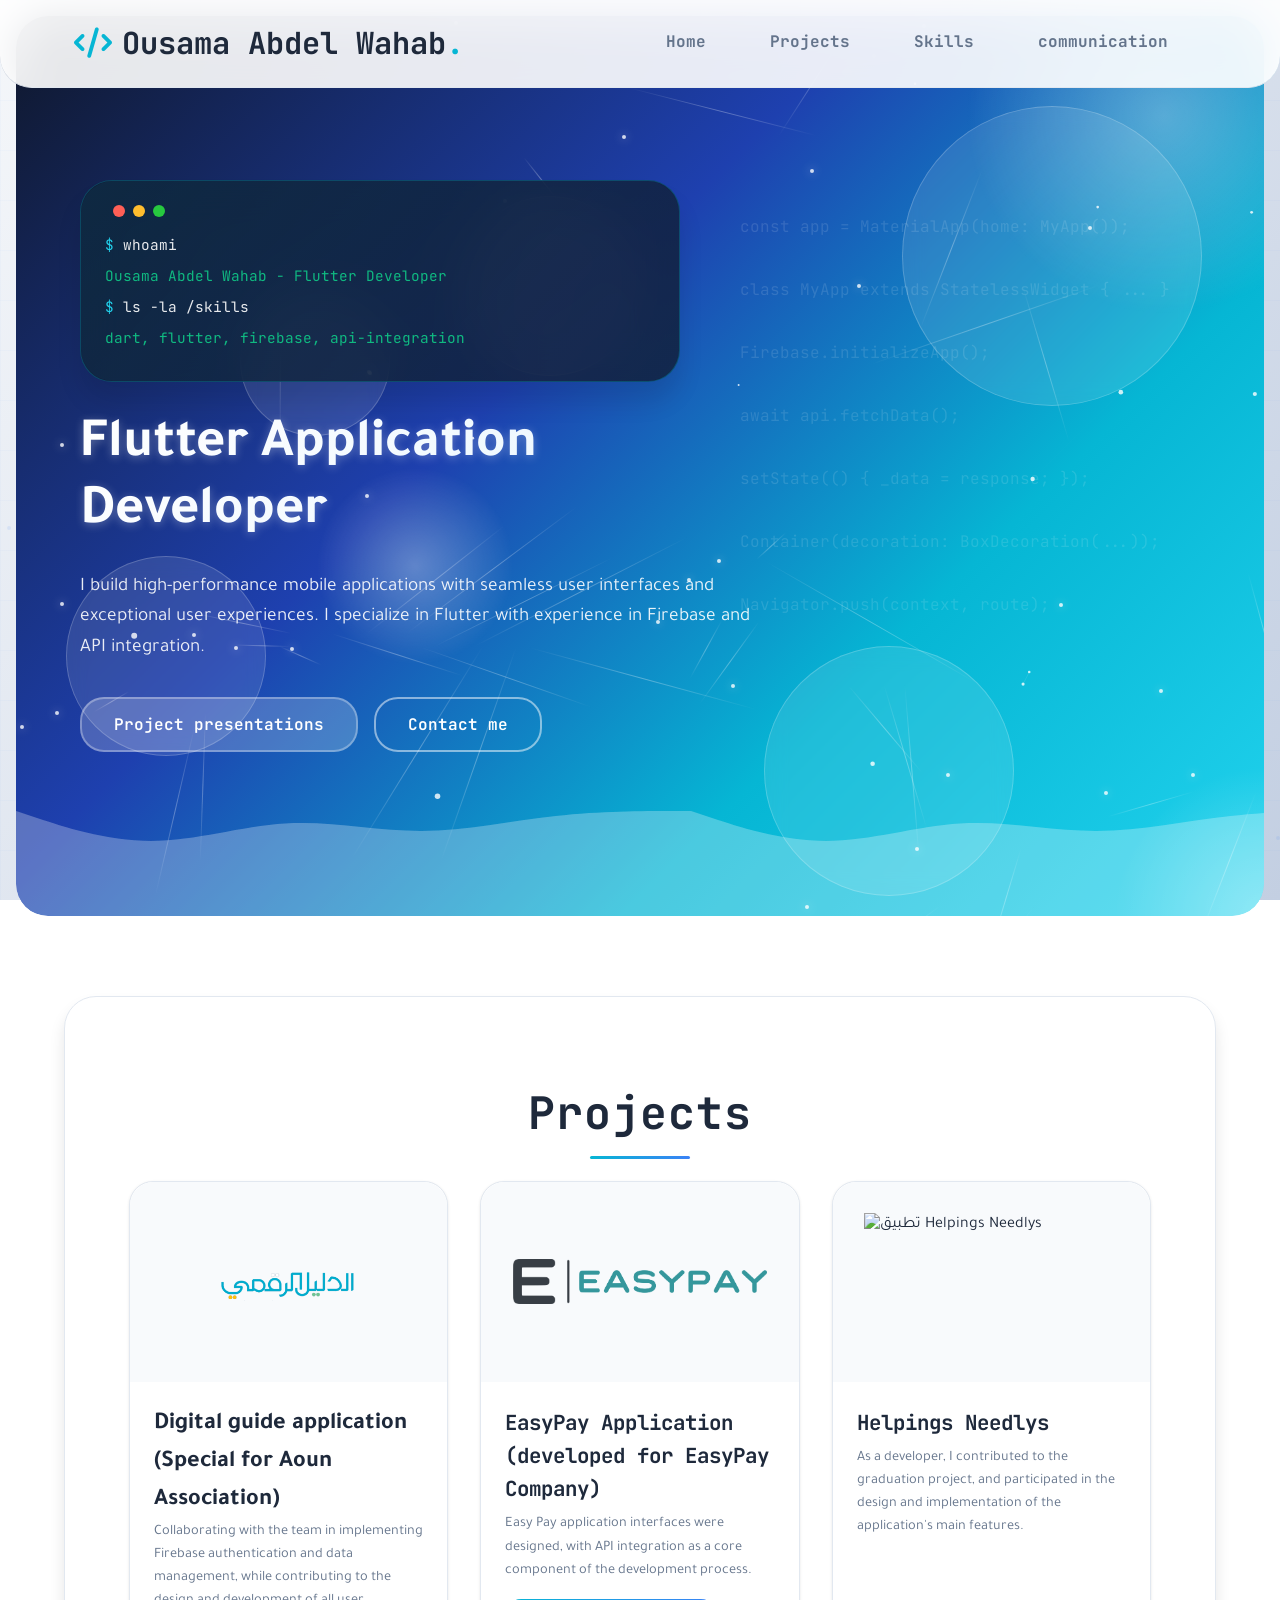
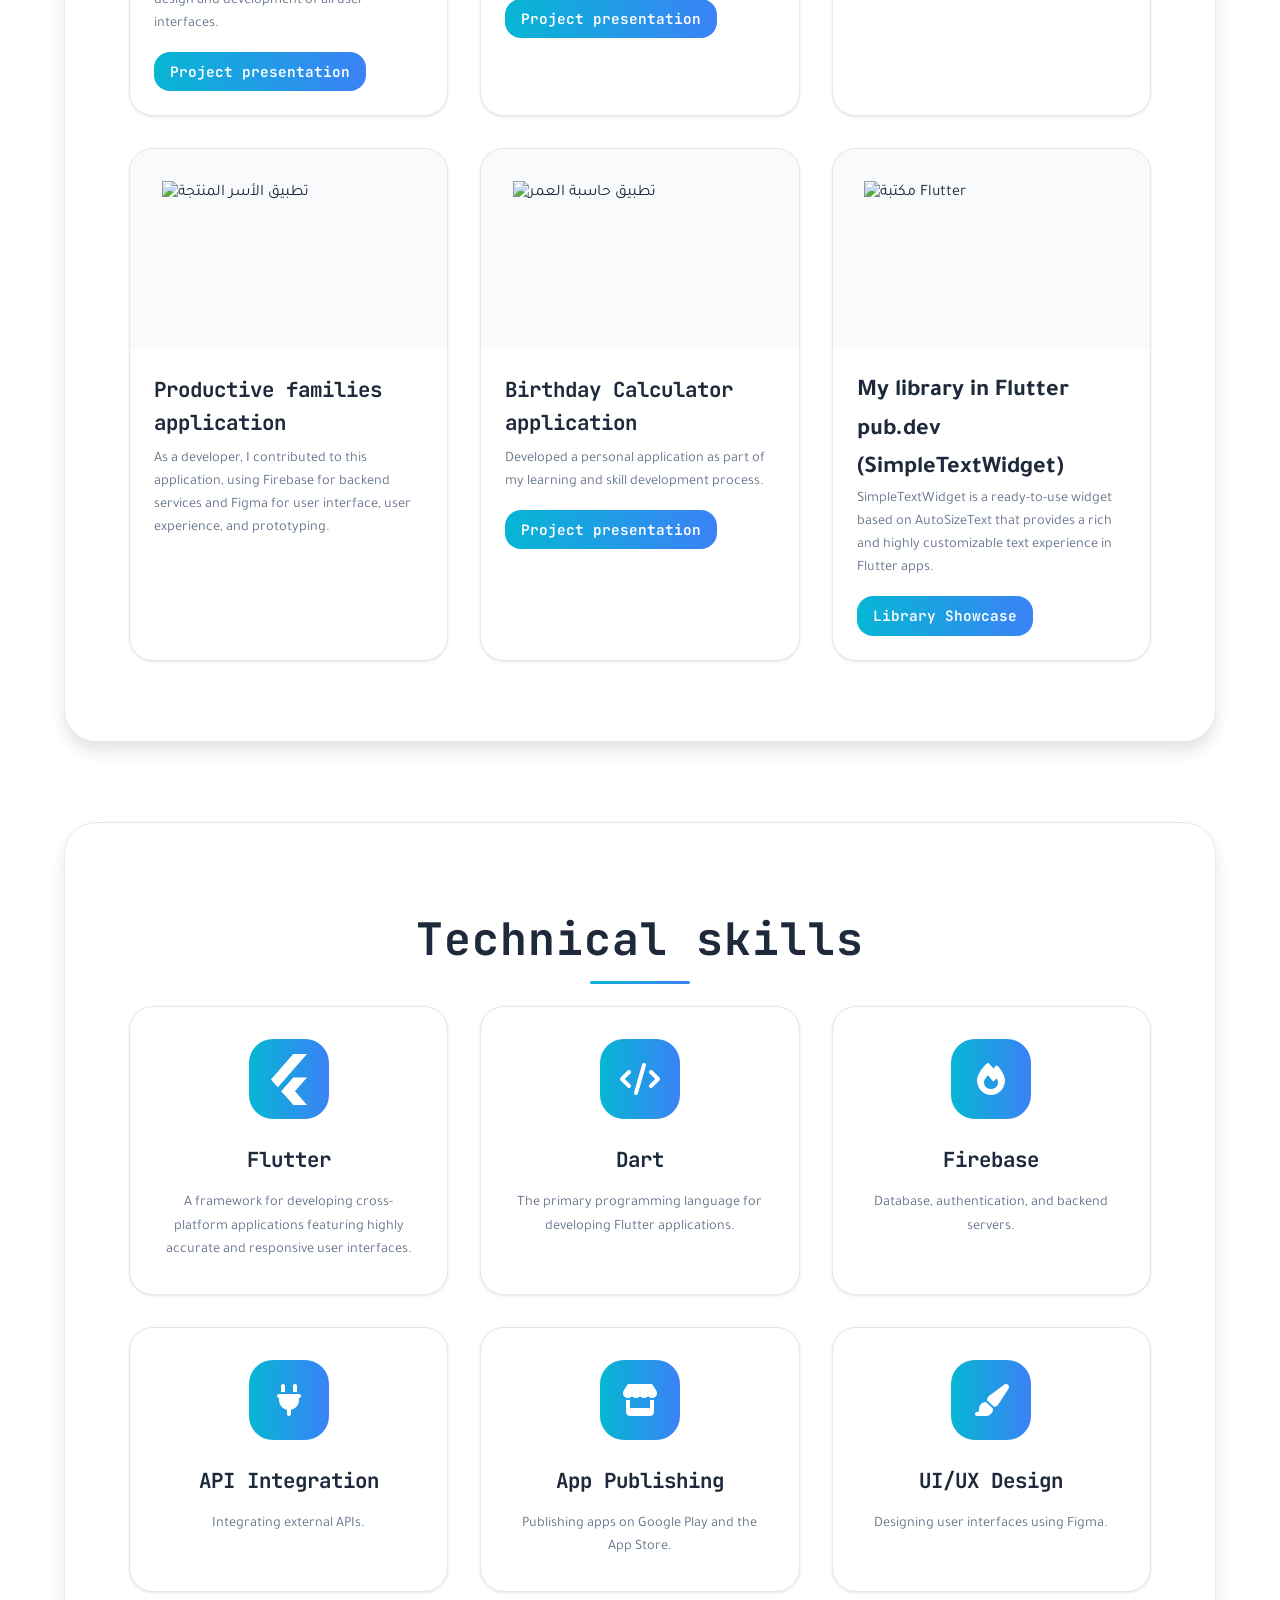
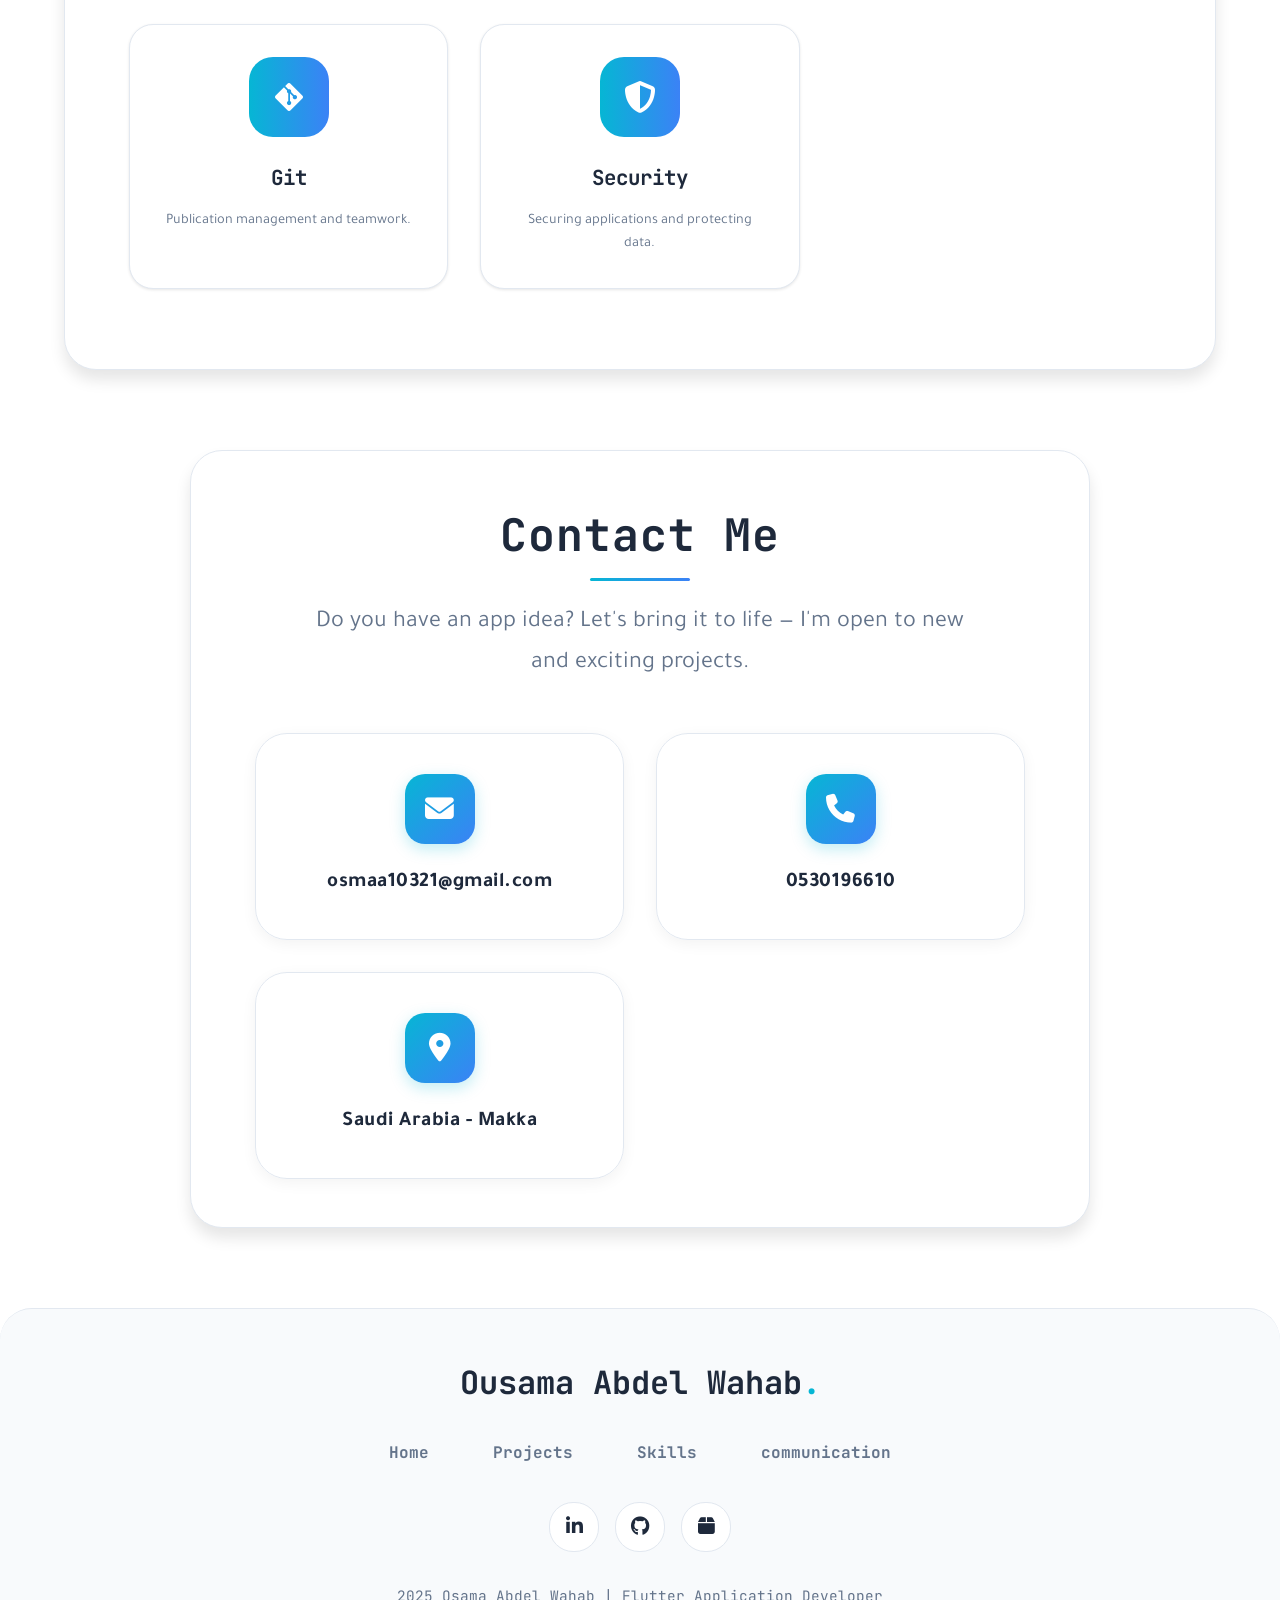
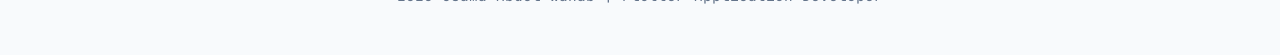
==== commit c09ee850: "Update project link to Easy Pay application on Google Play Store" ====
--- a/index.html
+++ b/index.html
@@ -137,7 +137,8 @@
                     <p>Easy Pay application interfaces were designed, with API integration as a core component of the
                         development process.
                     </p>
-                    <a href="https://easypay.sa" class="project-link">Project presentation</a>
+                    <a href="https://play.google.com/store/apps/details?id=com.easyerps.easypay"
+                        class="project-link">Project presentation</a>
                 </div>
             </div>
             <div class="project-card">
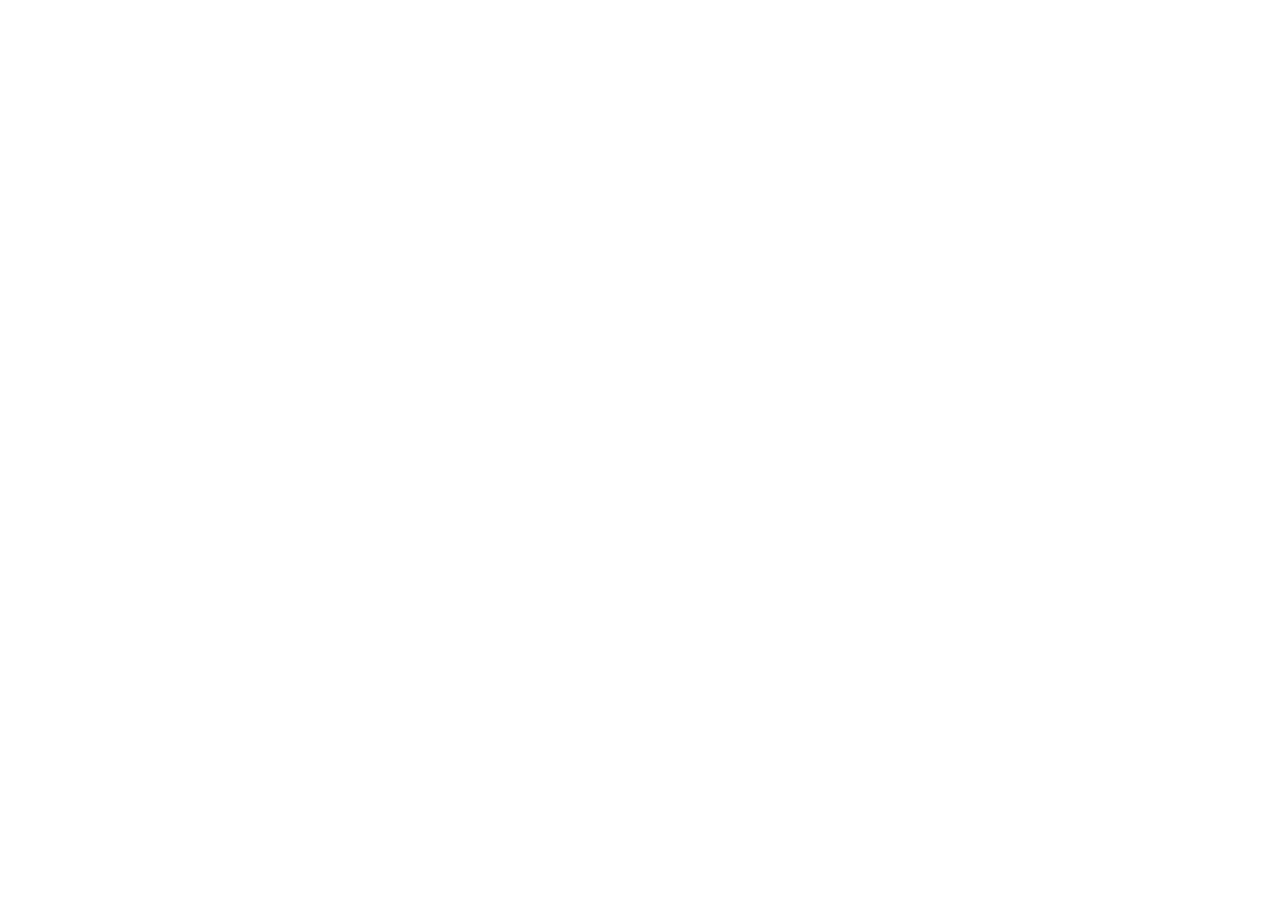
==== commit 1fe77d26: "Deploy Flutter Web" ====
--- a/index.html
+++ b/index.html
@@ -1,318 +1,38 @@
 <!DOCTYPE html>
-<html lang="en" dir="ltr">
+<html>
+<head>
+  <!--
+    If you are serving your web app in a path other than the root, change the
+    href value below to reflect the base path you are serving from.
 
-<head>
-    <meta charset="UTF-8">
-    <meta name="viewport" content="width=device-width, initial-scale=1.0">
-    <title>Ousama Abdel Wahab | Flutter Application Developer</title>
-    <link rel="stylesheet" href="https://cdnjs.cloudflare.com/ajax/libs/font-awesome/6.4.0/css/all.min.css">
-    <link
-        href="https://fonts.googleapis.com/css2?family=JetBrains+Mono:wght@400;600;700&family=Tajawal:wght@300;400;500;700;900&display=swap"
-        rel="stylesheet">
-    <link rel="stylesheet" href="styles.css">
+    The path provided below has to start and end with a slash "/" in order for
+    it to work correctly.
+
+    For more details:
+    * https://developer.mozilla.org/en-US/docs/Web/HTML/Element/base
+
+    This is a placeholder for base href that will be replaced by the value of
+    the `--base-href` argument provided to `flutter build`.
+  -->
+  <base href="/">
+
+  <meta charset="UTF-8">
+  <meta content="IE=Edge" http-equiv="X-UA-Compatible">
+  <meta name="description" content="A new Flutter project.">
+
+  <!-- iOS meta tags & icons -->
+  <meta name="mobile-web-app-capable" content="yes">
+  <meta name="apple-mobile-web-app-status-bar-style" content="black">
+  <meta name="apple-mobile-web-app-title" content="my_portfolio_flutter">
+  <link rel="apple-touch-icon" href="icons/Icon-192.png">
+
+  <!-- Favicon -->
+  <link rel="icon" type="image/png" href="favicon.png"/>
+
+  <title>my_portfolio_flutter</title>
+  <link rel="manifest" href="manifest.json">
 </head>
-
 <body>
-    <div class="particles-bg" id="particles"></div>
-    <div class="grid-bg"></div>
-
-    <!-- الشريط العلوي -->
-    <header>
-        <a href="#" class="logo"><i class="fas fa-code"></i>Ousama Abdel Wahab <span>.</span></a>
-        <div class="menu-toggle">
-            <i class="fas fa-bars"></i>
-        </div>
-        <nav>
-            <ul>
-                <li><a href="#home">Home</a></li>
-                <li><a href="#projects">Projects</a></li>
-                <li><a href="#skills">Skills</a></li>
-                <li><a href="#contact">communication</a></li>
-            </ul>
-        </nav>
-    </header>
-
-    <!-- قسم البطل -->
-    <section class="hero" id="home">
-        <div class="hero-bg">
-            <!-- شبكة متصلة ثلاثية الأبعاد -->
-            <canvas class="network-canvas" id="networkCanvas"></canvas>
-
-            <!-- عناصر زجاجية عائمة -->
-            <div class="glass-element" style="width: 300px; height: 300px; top: 10%; right: 5%; animation-delay: 0s;">
-            </div>
-            <div class="glass-element" style="width: 200px; height: 200px; top: 60%; right: 80%; animation-delay: 2s;">
-            </div>
-            <div class="glass-element" style="width: 150px; height: 150px; top: 30%; right: 70%; animation-delay: 4s;">
-            </div>
-            <div class="glass-element" style="width: 250px; height: 250px; top: 70%; right: 20%; animation-delay: 6s;">
-            </div>
-            <div class="glass-element" style="width: 180px; height: 180px; top: 20%; right: 50%; animation-delay: 8s;">
-            </div>
-
-            <!-- جسيمات متصلة -->
-            <div id="particlesContainer"></div>
-
-            <!-- دوائر متوهجة -->
-            <div class="glow-circle" style="width: 400px; height: 400px; top: -100px; right: -100px;"></div>
-            <div class="glow-circle"
-                style="width: 300px; height: 300px; bottom: -150px; right: -150px; animation-delay: 1s;"></div>
-            <div class="glow-circle" style="width: 200px; height: 200px; top: 50%; right: 60%; animation-delay: 2s;">
-            </div>
-
-            <!-- موجات عصرية -->
-            <div class="modern-wave"></div>
-            <div class="modern-wave"></div>
-            <div class="modern-wave"></div>
-        </div>
-
-        <div class="hero-content">
-            <div class="terminal">
-                <div class="terminal-header">
-                    <div class="terminal-dot dot-red"></div>
-                    <div class="terminal-dot dot-yellow"></div>
-                    <div class="terminal-dot dot-green"></div>
-                </div>
-                <div class="terminal-content">
-                    <div class="terminal-line">
-                        <span class="terminal-command">$</span> <span>whoami</span>
-                    </div>
-                    <div class="terminal-line terminal-output">
-                        Ousama Abdel Wahab - Flutter Developer
-                    </div>
-                    <div class="terminal-line">
-                        <span class="terminal-command">$</span> <span>ls -la /skills</span>
-                    </div>
-                    <div class="terminal-line terminal-output">
-                        dart, flutter, firebase, api-integration
-                    </div>
-                </div>
-            </div>
-
-            <h1>Flutter Application Developer</h1>
-            <p>I build high-performance mobile applications with seamless user interfaces and exceptional user
-                experiences. I specialize in Flutter with experience in Firebase and API integration.</p>
-
-            <div class="hero-buttons">
-                <a href="#projects" class="cta-button">Project presentations</a>
-                <a href="#contact" class="secondary-button">Contact me</a>
-            </div>
-        </div>
-
-        <div class="code-animation">
-            <div class="code-line" style="top: 10%; animation-delay: 0s;">const app = MaterialApp(home: MyApp());</div>
-            <div class="code-line" style="top: 20%; animation-delay: 2s;">class MyApp extends StatelessWidget { ... }
-            </div>
-            <div class="code-line" style="top: 30%; animation-delay: 4s;">Firebase.initializeApp();</div>
-            <div class="code-line" style="top: 40%; animation-delay: 6s;">await api.fetchData();</div>
-            <div class="code-line" style="top: 50%; animation-delay: 8s;">setState(() { _data = response; });</div>
-            <div class="code-line" style="top: 60%; animation-delay: 10s;">Container(decoration: BoxDecoration(...));
-            </div>
-            <div class="code-line" style="top: 70%; animation-delay: 12s;">Navigator.push(context, route);</div>
-        </div>
-    </section>
-
-    <!-- قسم المشاريع -->
-    <section class="projects" id="projects">
-        <h2 class="section-title">Projects</h2>
-        <div class="projects-grid">
-            <div class="project-card">
-                <div class="project-image">
-                    <img src="assets/الدليل الرقمي.png" alt="تطبيق الدليل الرقمي">
-                </div>
-                <div class="project-info">
-                    <h2>Digital guide application (Special for Aoun Association)</h2>
-                    <p>Collaborating with the team in implementing Firebase authentication and data management, while
-                        contributing to the design and development of all user interfaces.</p>
-                    <a href="https://play.google.com/store/apps/details?id=sa.awonteck.digital"
-                        class="project-link">Project presentation</a>
-                </div>
-            </div>
-            <div class="project-card">
-                <div class="project-image">
-                    <img src="assets/EasyPay Logo-01.png" alt="تطبيق Easypay">
-                </div>
-                <div class="project-info">
-                    <h3>EasyPay Application (developed for EasyPay Company)</h3>
-                    <p>Easy Pay application interfaces were designed, with API integration as a core component of the
-                        development process.
-                    </p>
-                    <a href="https://play.google.com/store/apps/details?id=com.easyerps.easypay"
-                        class="project-link">Project presentation</a>
-                </div>
-            </div>
-            <div class="project-card">
-                <div class="project-image">
-                    <img src="https://images.unsplash.com/photo-1460925895917-afdab827c52f?ixlib=rb-4.0.3&ixid=M3wxMjA3fDB8MHxwaG90by1wYWdlfHx8fGVufDB8fHx8fA%3D%3D&auto=format&fit=crop&w=1115&q=80"
-                        alt="تطبيق Helpings Needlys">
-                </div>
-                <div class="project-info">
-                    <h3>Helpings Needlys</h3>
-                    <p>As a developer, I contributed to the graduation project, and participated in the design and
-                        implementation of the application's main features.</p>
-                    <!-- <a href="#" class="project-link">Project presentation</a> -->
-                </div>
-            </div>
-            <div class="project-card">
-                <div class="project-image">
-                    <img src="https://images.unsplash.com/photo-1611224923853-80b023f02d71?ixlib=rb-4.0.3&ixid=M3wxMjA3fDB8MHxwaG90by1wYWdlfHx8fGVufDB8fHx8fA%3D%3D&auto=format&fit=crop&w=1139&q=80"
-                        alt="تطبيق الأسر المنتجة">
-                </div>
-                <div class="project-info">
-                    <h3>Productive families application</h3>
-                    <p>As a developer, I contributed to this application, using Firebase for backend services and Figma
-                        for user interface, user experience, and prototyping.</p>
-                    <!-- <a href="#" class="project-link">Project presentation</a> -->
-                </div>
-            </div>
-            <div class="project-card">
-                <div class="project-image">
-                    <img src="https://images.unsplash.com/photo-1512941937669-90a1b58e7e9c?ixlib=rb-4.0.3&ixid=M3wxMjA3fDB8MHxwaG90by1wYWdlfHx8fGVufDB8fHx8fA%3D%3D&auto=format&fit=crop&w=1170&q=80"
-                        alt="تطبيق حاسبة العمر">
-                </div>
-                <div class="project-info">
-                    <h3>Birthday Calculator application</h3>
-                    <p>Developed a personal application as part of my learning and skill development process.</p>
-                    <a href="https://github.com/SoMa-10/calculator-App" class="project-link">Project presentation</a>
-                </div>
-            </div>
-            <div class="project-card">
-                <div class="project-image">
-                    <img src="https://images.unsplash.com/photo-1633356122544-f134324a6cee?ixlib=rb-4.0.3&ixid=M3wxMjA3fDB8MHxwaG90by1wYWdlfHx8fGVufDB8fHx8fA%3D%3D&auto=format&fit=crop&w=1170&q=80"
-                        alt="مكتبة Flutter">
-                </div>
-                <div class="project-info">
-                    <h2>My library in Flutter pub.dev (SimpleTextWidget) </h2>
-                    <p>SimpleTextWidget is a ready-to-use widget based on AutoSizeText that provides a rich and highly
-                        customizable text experience in Flutter apps.</p>
-                    <a href="https://pub.dev/packages/simple_text_widget" class="project-link" target="_blank">Library
-                        Showcase</a>
-                </div>
-            </div>
-        </div>
-    </section>
-
-    <!-- قسم المهارات -->
-    <section class="skills" id="skills">
-        <h2 class="section-title">Technical skills</h2>
-        <div class="skills-grid">
-            <div class="skill-card">
-                <div class="skill-icon">
-                    <img src="assets/icon_flutter 1-2.svg" alt="skill-icon">
-                    <i class=""></i>
-                </div>
-                <h3>Flutter</h3>
-                <p>A framework for developing cross-platform applications featuring highly accurate and responsive user
-                    interfaces.</p>
-            </div>
-            <div class="skill-card">
-                <div class="skill-icon">
-                    <i class="fas fa-code"></i>
-                </div>
-                <h3>Dart</h3>
-                <p>The primary programming language for developing Flutter applications.</p>
-            </div>
-            <div class="skill-card">
-                <div class="skill-icon">
-                    <i class="fas fa-fire"></i>
-                </div>
-                <h3>Firebase</h3>
-                <p>Database, authentication, and backend servers.</p>
-            </div>
-            <div class="skill-card">
-                <div class="skill-icon">
-                    <i class="fas fa-plug"></i>
-                </div>
-                <h3>API Integration</h3>
-                <p>Integrating external APIs.</p>
-            </div>
-            <div class="skill-card">
-                <div class="skill-icon">
-                    <i class="fas fa-store"></i>
-                </div>
-                <h3>App Publishing</h3>
-                <p>Publishing apps on Google Play and the App Store.</p>
-            </div>
-            <div class="skill-card">
-                <div class="skill-icon">
-                    <i class="fas fa-paint-brush"></i>
-                </div>
-                <h3>UI/UX Design</h3>
-                <p>Designing user interfaces using Figma.</p>
-            </div>
-            <div class="skill-card">
-                <div class="skill-icon">
-                    <i class="fab fa-git-alt"></i>
-                </div>
-                <h3>Git</h3>
-                <p>Publication management and teamwork.</p>
-            </div>
-            <div class="skill-card">
-                <div class="skill-icon">
-                    <i class="fas fa-shield-alt"></i>
-                </div>
-                <h3>Security</h3>
-                <p>Securing applications and protecting data.</p>
-            </div>
-        </div>
-    </section>
-
-    <!-- قسم التواصل -->
-    <section class="contact" id="contact">
-        <h2 class="section-title animate-title">Contact Me</h2>
-
-        <div class="contact-info animate-fade">
-            <p>
-                Do you have an app idea? Let's bring it to life — I'm open to new and exciting projects.
-            </p>
-
-            <div class="contact-container">
-                <div class="contact-details">
-                    <div class="contact-item animate-item">
-                        <i class="fas fa-envelope"></i>
-                        <span>osmaa10321@gmail.com</span>
-                    </div>
-
-                    <div class="contact-item animate-item" style="animation-delay: 0.15s">
-                        <i class="fas fa-phone"></i>
-                        <span>0530196610</span>
-                    </div>
-
-                    <div class="contact-item animate-item" style="animation-delay: 0.3s">
-                        <i class="fas fa-map-marker-alt"></i>
-                        <span>Saudi Arabia - Makka</span>
-                    </div>
-                </div>
-            </div>
-        </div>
-    </section>
-
-
-    <!-- التذييل -->
-    <footer>
-        <div class="footer-content">
-            <!-- class="logo"><i class="fas fa-code"></i> -->
-            <div class="footer-logo">Ousama Abdel Wahab<span>.</span></div>
-
-            <ul class="footer-links">
-                <li><a href="#home">Home</a></li>
-                <li><a href="#projects">Projects</a></li>
-                <li><a href="#skills">Skills</a></li>
-                <li><a href="#contact">communication</a></li>
-            </ul>
-
-            <div class="social-icons">
-                <a href="https://www.linkedin.com/in/اسامة-عبد-الوهاب-b51324266/" target="_blank"><i
-                        class="fab fa-linkedin-in"></i></a>
-                <a href="https://github.com/SoMa10321" target="_blank"><i class="fab fa-github"></i></a>
-                <a href="https://pub.dev/packages/simple_text_widget" target="_blank"><i class="fas fa-box"></i></a>
-            </div>
-
-            <p class="copyright">2025 Osama Abdel Wahab | Flutter Application Developer</p>
-        </div>
-    </footer>
-
-    <script src="script.js"></script>
+  <script src="flutter_bootstrap.js" async></script>
 </body>
-
-</html>+</html>
